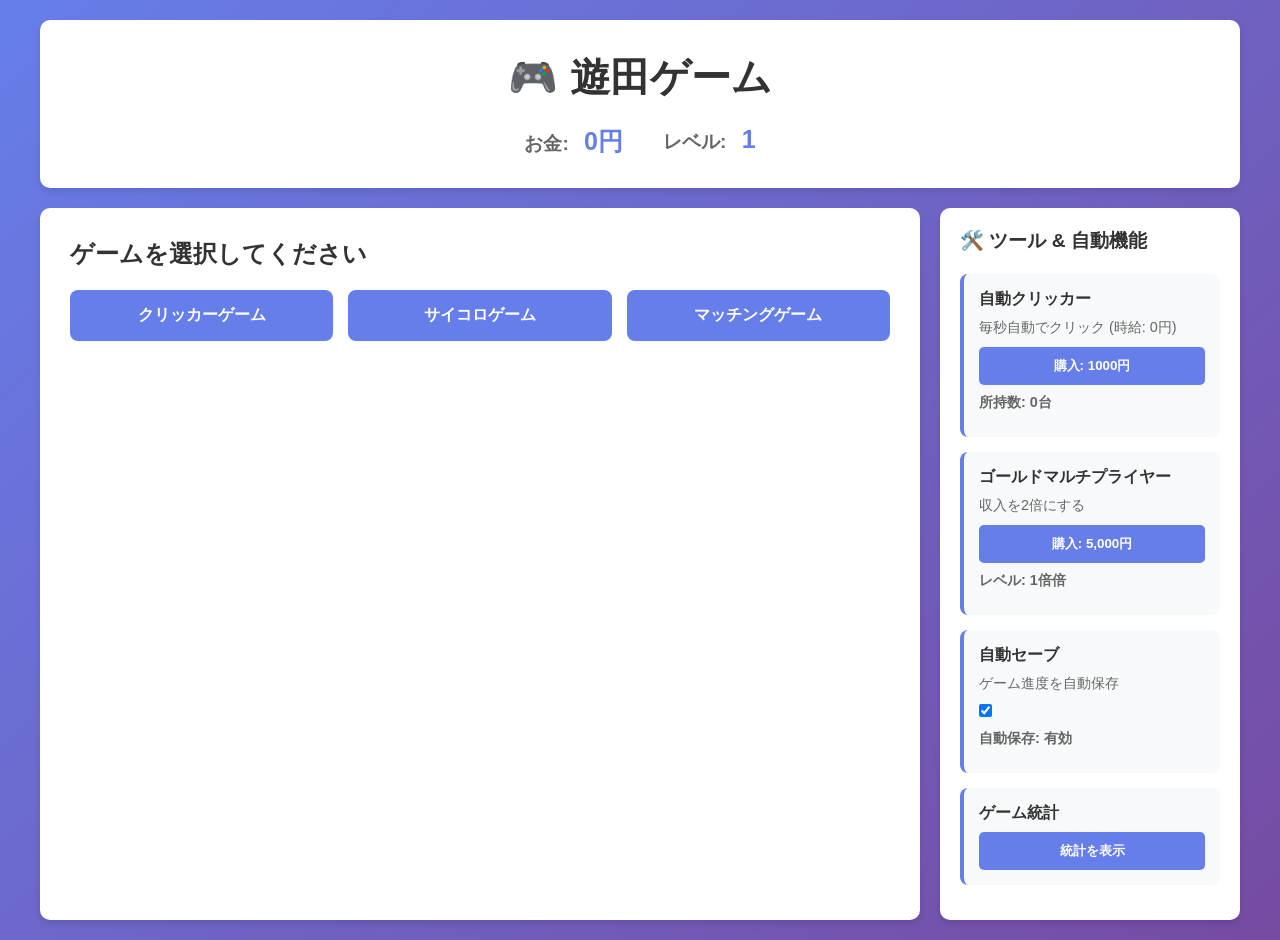
==== index.html @ dea885cd "Add complete joke generator and game files" ====
<!DOCTYPE html>
<html lang="ja">
<head>
    <meta charset="UTF-8">
    <meta name="viewport" content="width=device-width, initial-scale=1.0">
    <title>遊田ゲーム - お金で遊べるゲーム</title>
    <link rel="stylesheet" href="styles.css">
</head>
<body>
    <div class="container">
        <header>
            <h1>🎮 遊田ゲーム</h1>
            <div class="info-bar">
                <div class="currency-display">
                    <span class="label">お金:</span>
                    <span id="money" class="value">0円</span>
                </div>
                <div class="level-display">
                    <span class="label">レベル:</span>
                    <span id="level" class="value">1</span>
                </div>
            </div>
        </header>

        <div class="game-section">
            <!-- ゲームエリア -->
            <section id="gameArea" class="game-area">
                <h2>ゲームを選択してください</h2>
                <div class="game-select">
                    <button class="game-btn" onclick="selectGame('clicker')">クリッカーゲーム</button>
                    <button class="game-btn" onclick="selectGame('dice')">サイコロゲーム</button>
                    <button class="game-btn" onclick="selectGame('matching')">マッチングゲーム</button>
                </div>
            </section>

            <!-- クリッカーゲーム -->
            <section id="clickerGame" class="game-panel hidden">
                <h2>クリッカーゲーム</h2>
                <p>ボタンをクリックしてお金を稼ぐ！</p>
                <button id="clickerButton" class="big-btn" onclick="clickerClick()">クリック! (+10円)</button>
                <p>クリック数: <span id="clickCount">0</span></p>
                <button onclick="backToMenu()" class="back-btn">戻る</button>
            </section>

            <!-- サイコロゲーム -->
            <section id="diceGame" class="game-panel hidden">
                <h2>サイコロゲーム</h2>
                <p>お金を賭けてサイコロを振る！</p>
                <div class="dice-controls">
                    <input type="number" id="diceBet" min="10" max="1000" value="100" placeholder="賭け金を入力">
                    <button onclick="rollDice()" class="action-btn">サイコロを振る</button>
                </div>
                <div id="diceResult"></div>
                <button onclick="backToMenu()" class="back-btn">戻る</button>
            </section>

            <!-- マッチングゲーム -->
            <section id="matchingGame" class="game-panel hidden">
                <h2>マッチングゲーム</h2>
                <p>同じペアをクリックして見つける！</p>
                <div id="matchingGrid" class="matching-grid"></div>
                <button onclick="backToMenu()" class="back-btn">戻る</button>
            </section>
        </div>

        <!-- ツール・自動機能セクション -->
        <aside class="tools-section">
            <h3>🛠️ ツール & 自動機能</h3>
            
            <div class="tool-card">
                <h4>自動クリッカー</h4>
                <p>毎秒自動でクリック (時給: <span id="autoClickerRate">0円</span>)</p>
                <button onclick="buyAutoClicker()" class="tool-btn">
                    購入: <span id="autoClickerCost">1000</span>円
                </button>
                <p class="tool-status">所持数: <span id="autoClickerCount">0</span>台</p>
            </div>

            <div class="tool-card">
                <h4>ゴールドマルチプライヤー</h4>
                <p>収入を2倍にする</p>
                <button onclick="buyMultiplier()" class="tool-btn">
                    購入: <span id="multiplierCost">5000</span>円
                </button>
                <p class="tool-status">レベル: <span id="multiplierLevel">1</span>倍</p>
            </div>

            <div class="tool-card">
                <h4>自動セーブ</h4>
                <p>ゲーム進度を自動保存</p>
                <label class="toggle">
                    <input type="checkbox" id="autoSaveToggle" onchange="toggleAutoSave()" checked>
                    <span class="toggle-slider"></span>
                </label>
                <p class="tool-status">自動保存: <span id="autoSaveStatus">有効</span></p>
            </div>

            <div class="tool-card">
                <h4>ゲーム統計</h4>
                <button onclick="showStats()" class="tool-btn">統計を表示</button>
            </div>
        </aside>
    </div>

    <!-- 統計モーダル -->
    <div id="statsModal" class="modal hidden">
        <div class="modal-content">
            <span class="close" onclick="closeStats()">&times;</span>
            <h2>ゲーム統計</h2>
            <div id="statsContent"></div>
        </div>
    </div>

    <script src="js/currency.js"></script>
    <script src="js/tools.js"></script>
    <script src="js/game.js"></script>
</body>
</html>
---- styles.css ----
* {
    margin: 0;
    padding: 0;
    box-sizing: border-box;
}

body {
    font-family: 'Segoe UI', Tahoma, Geneva, Verdana, sans-serif;
    background: linear-gradient(135deg, #667eea 0%, #764ba2 100%);
    min-height: 100vh;
    padding: 20px;
}

.container {
    max-width: 1200px;
    margin: 0 auto;
    display: grid;
    grid-template-columns: 1fr 300px;
    gap: 20px;
}

header {
    grid-column: 1 / -1;
    background: white;
    padding: 30px;
    border-radius: 10px;
    box-shadow: 0 4px 6px rgba(0, 0, 0, 0.1);
    text-align: center;
}

header h1 {
    font-size: 2.5em;
    margin-bottom: 20px;
    color: #333;
}

.info-bar {
    display: flex;
    justify-content: center;
    gap: 40px;
}

.currency-display, .level-display {
    font-size: 1.2em;
    font-weight: bold;
}

.label {
    color: #666;
}

.value {
    color: #667eea;
    font-size: 1.3em;
    margin-left: 10px;
}

.game-section {
    background: white;
    padding: 30px;
    border-radius: 10px;
    box-shadow: 0 4px 6px rgba(0, 0, 0, 0.1);
}

.game-section h2 {
    margin-bottom: 20px;
    color: #333;
}

.game-select {
    display: grid;
    grid-template-columns: repeat(3, 1fr);
    gap: 15px;
}

.game-btn {
    padding: 15px;
    background: #667eea;
    color: white;
    border: none;
    border-radius: 8px;
    cursor: pointer;
    font-size: 1em;
    font-weight: bold;
    transition: all 0.3s ease;
}

.game-btn:hover {
    background: #764ba2;
    transform: translateY(-2px);
    box-shadow: 0 4px 8px rgba(0, 0, 0, 0.2);
}

.game-panel {
    display: none;
    text-align: center;
}

.game-panel.hidden {
    display: none;
}

.game-panel:not(.hidden) {
    display: block;
}

.big-btn {
    padding: 30px 50px;
    font-size: 1.5em;
    background: linear-gradient(135deg, #667eea 0%, #764ba2 100%);
    color: white;
    border: none;
    border-radius: 10px;
    cursor: pointer;
    font-weight: bold;
    margin: 20px 0;
    transition: all 0.3s ease;
}

.big-btn:hover {
    transform: scale(1.05);
    box-shadow: 0 6px 12px rgba(0, 0, 0, 0.2);
}

.back-btn {
    padding: 10px 20px;
    background: #999;
    color: white;
    border: none;
    border-radius: 5px;
    cursor: pointer;
    margin-top: 20px;
}

.back-btn:hover {
    background: #777;
}

.tools-section {
    background: white;
    padding: 20px;
    border-radius: 10px;
    box-shadow: 0 4px 6px rgba(0, 0, 0, 0.1);
    height: fit-content;
    position: sticky;
    top: 20px;
}

.tools-section h3 {
    margin-bottom: 20px;
    color: #333;
    font-size: 1.2em;
}

.tool-card {
    background: #f8f9fa;
    padding: 15px;
    margin-bottom: 15px;
    border-radius: 8px;
    border-left: 4px solid #667eea;
}

.tool-card h4 {
    color: #333;
    margin-bottom: 8px;
}

.tool-card p {
    font-size: 0.9em;
    color: #666;
    margin-bottom: 10px;
}

.tool-btn {
    width: 100%;
    padding: 10px;
    background: #667eea;
    color: white;
    border: none;
    border-radius: 5px;
    cursor: pointer;
    font-weight: bold;
}

.tool-btn:hover {
    background: #764ba2;
}

.tool-status {
    margin-top: 8px;
    font-size: 0.85em;
    color: #667eea;
    font-weight: bold;
}

.modal {
    display: none;
    position: fixed;
    z-index: 1000;
    left: 0;
    top: 0;
    width: 100%;
    height: 100%;
    background: rgba(0, 0, 0, 0.5);
}

.modal:not(.hidden) {
    display: flex;
    align-items: center;
    justify-content: center;
}

.modal-content {
    background: white;
    padding: 30px;
    border-radius: 10px;
    max-width: 500px;
}

@media (max-width: 768px) {
    .container {
        grid-template-columns: 1fr;
    }
    .game-select {
        grid-template-columns: 1fr;
    }
}
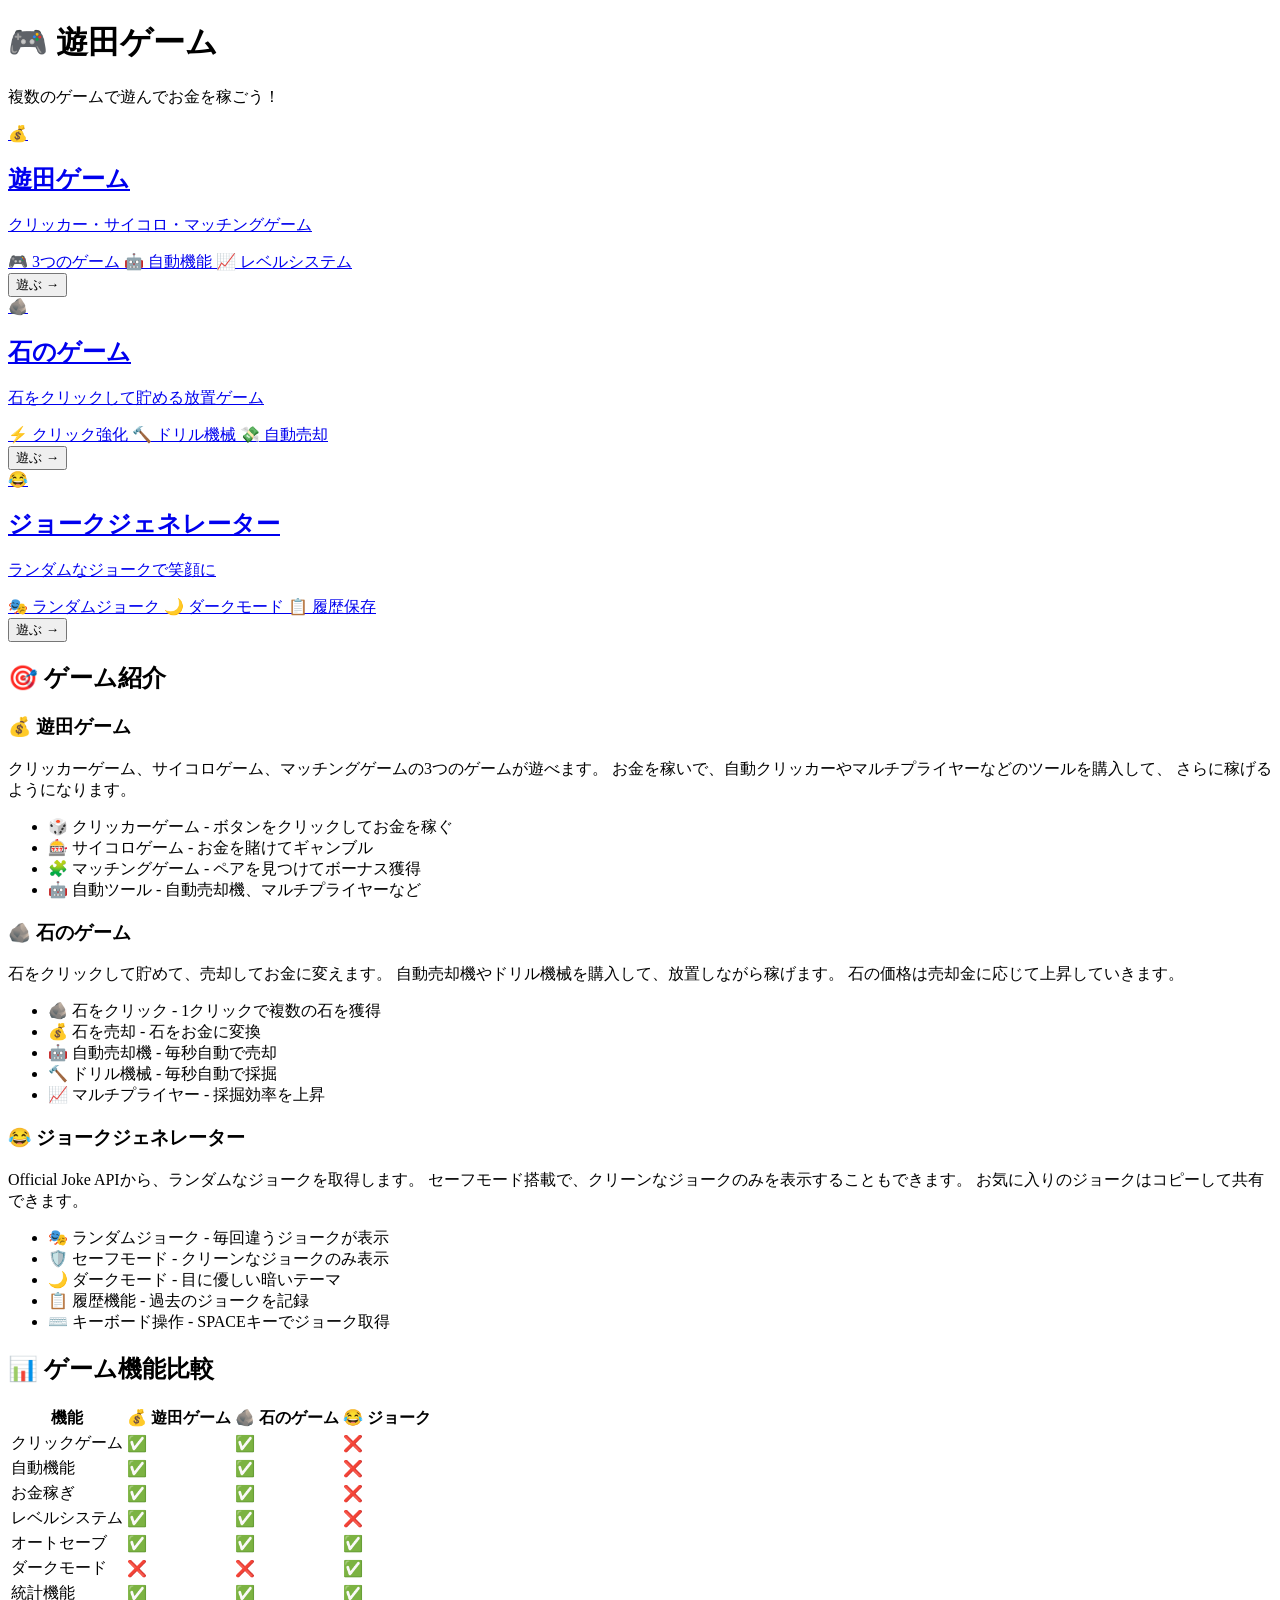
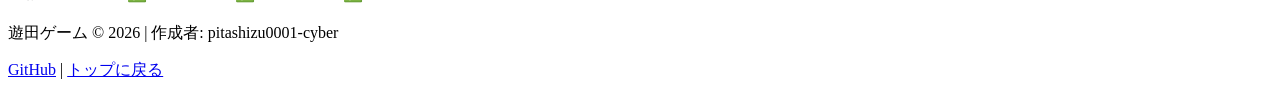
==== commit a82c833e: "メインページ(index.html)を新しいフォルダ構造に対応" ====
--- a/index.html
+++ b/index.html
@@ -3,116 +3,202 @@
 <head>
     <meta charset="UTF-8">
     <meta name="viewport" content="width=device-width, initial-scale=1.0">
-    <title>遊田ゲーム - お金で遊べるゲーム</title>
-    <link rel="stylesheet" href="styles.css">
+    <title>遊田ゲーム - ゲーム総合サイト</title>
+    <link rel="stylesheet" href="menu-styles.css">
 </head>
 <body>
     <div class="container">
         <header>
             <h1>🎮 遊田ゲーム</h1>
-            <div class="info-bar">
-                <div class="currency-display">
-                    <span class="label">お金:</span>
-                    <span id="money" class="value">0円</span>
-                </div>
-                <div class="level-display">
-                    <span class="label">レベル:</span>
-                    <span id="level" class="value">1</span>
+            <p class="subtitle">複数のゲームで遊んでお金を稼ごう！</p>
+        </header>
+
+        <main class="games-grid">
+            <!-- ゲーム1: メインゲーム -->
+            <a href="games/main/index.html" class="game-card">
+                <div class="card-header">
+                    <span class="game-icon">💰</span>
+                </div>
+                <div class="card-body">
+                    <h2>遊田ゲーム</h2>
+                    <p>クリッカー・サイコロ・マッチングゲーム</p>
+                    <div class="features">
+                        <span class="feature">🎮 3つのゲーム</span>
+                        <span class="feature">🤖 自動機能</span>
+                        <span class="feature">📈 レベルシステム</span>
+                    </div>
+                </div>
+                <div class="card-footer">
+                    <button class="btn">遊ぶ →</button>
+                </div>
+            </a>
+
+            <!-- ゲーム2: 石のゲーム -->
+            <a href="games/rock/index.html" class="game-card">
+                <div class="card-header">
+                    <span class="game-icon">🪨</span>
+                </div>
+                <div class="card-body">
+                    <h2>石のゲーム</h2>
+                    <p>石をクリックして貯める放置ゲーム</p>
+                    <div class="features">
+                        <span class="feature">⚡ クリック強化</span>
+                        <span class="feature">🔨 ドリル機械</span>
+                        <span class="feature">💸 自動売却</span>
+                    </div>
+                </div>
+                <div class="card-footer">
+                    <button class="btn">遊ぶ →</button>
+                </div>
+            </a>
+
+            <!-- ゲーム3: ジョークジェネレーター -->
+            <a href="games/joke/index.html" class="game-card">
+                <div class="card-header">
+                    <span class="game-icon">😂</span>
+                </div>
+                <div class="card-body">
+                    <h2>ジョークジェネレーター</h2>
+                    <p>ランダムなジョークで笑顔に</p>
+                    <div class="features">
+                        <span class="feature">🎭 ランダムジョーク</span>
+                        <span class="feature">🌙 ダークモード</span>
+                        <span class="feature">📋 履歴保存</span>
+                    </div>
+                </div>
+                <div class="card-footer">
+                    <button class="btn">遊ぶ →</button>
+                </div>
+            </a>
+        </main>
+
+        <!-- 説明セクション -->
+        <section class="info-section">
+            <h2>🎯 ゲーム紹介</h2>
+            
+            <div class="info-grid">
+                <div class="info-card">
+                    <h3>💰 遊田ゲーム</h3>
+                    <p>
+                        クリッカーゲーム、サイコロゲーム、マッチングゲームの3つのゲームが遊べます。
+                        お金を稼いで、自動クリッカーやマルチプライヤーなどのツールを購入して、
+                        さらに稼げるようになります。
+                    </p>
+                    <ul>
+                        <li>🎲 クリッカーゲーム - ボタンをクリックしてお金を稼ぐ</li>
+                        <li>🎰 サイコロゲーム - お金を賭けてギャンブル</li>
+                        <li>🧩 マッチングゲーム - ペアを見つけてボーナス獲得</li>
+                        <li>🤖 自動ツール - 自動売却機、マルチプライヤーなど</li>
+                    </ul>
+                </div>
+
+                <div class="info-card">
+                    <h3>🪨 石のゲーム</h3>
+                    <p>
+                        石をクリックして貯めて、売却してお金に変えます。
+                        自動売却機やドリル機械を購入して、放置しながら稼げます。
+                        石の価格は売却金に応じて上昇していきます。
+                    </p>
+                    <ul>
+                        <li>🪨 石をクリック - 1クリックで複数の石を獲得</li>
+                        <li>💰 石を売却 - 石をお金に変換</li>
+                        <li>🤖 自動売却機 - 毎秒自動で売却</li>
+                        <li>🔨 ドリル機械 - 毎秒自動で採掘</li>
+                        <li>📈 マルチプライヤー - 採掘効率を上昇</li>
+                    </ul>
+                </div>
+
+                <div class="info-card">
+                    <h3>😂 ジョークジェネレーター</h3>
+                    <p>
+                        Official Joke APIから、ランダムなジョークを取得します。
+                        セーフモード搭載で、クリーンなジョークのみを表示することもできます。
+                        お気に入りのジョークはコピーして共有できます。
+                    </p>
+                    <ul>
+                        <li>🎭 ランダムジョーク - 毎回違うジョークが表示</li>
+                        <li>🛡️ セーフモード - クリーンなジョークのみ表示</li>
+                        <li>🌙 ダークモード - 目に優しい暗いテーマ</li>
+                        <li>📋 履歴機能 - 過去のジョークを記録</li>
+                        <li>⌨️ キーボード操作 - SPACEキーでジョーク取得</li>
+                    </ul>
                 </div>
             </div>
-        </header>
-
-        <div class="game-section">
-            <!-- ゲームエリア -->
-            <section id="gameArea" class="game-area">
-                <h2>ゲームを選択してください</h2>
-                <div class="game-select">
-                    <button class="game-btn" onclick="selectGame('clicker')">クリッカーゲーム</button>
-                    <button class="game-btn" onclick="selectGame('dice')">サイコロゲーム</button>
-                    <button class="game-btn" onclick="selectGame('matching')">マッチングゲーム</button>
-                </div>
-            </section>
-
-            <!-- クリッカーゲーム -->
-            <section id="clickerGame" class="game-panel hidden">
-                <h2>クリッカーゲーム</h2>
-                <p>ボタンをクリックしてお金を稼ぐ！</p>
-                <button id="clickerButton" class="big-btn" onclick="clickerClick()">クリック! (+10円)</button>
-                <p>クリック数: <span id="clickCount">0</span></p>
-                <button onclick="backToMenu()" class="back-btn">戻る</button>
-            </section>
-
-            <!-- サイコロゲーム -->
-            <section id="diceGame" class="game-panel hidden">
-                <h2>サイコロゲーム</h2>
-                <p>お金を賭けてサイコロを振る！</p>
-                <div class="dice-controls">
-                    <input type="number" id="diceBet" min="10" max="1000" value="100" placeholder="賭け金を入力">
-                    <button onclick="rollDice()" class="action-btn">サイコロを振る</button>
-                </div>
-                <div id="diceResult"></div>
-                <button onclick="backToMenu()" class="back-btn">戻る</button>
-            </section>
-
-            <!-- マッチングゲーム -->
-            <section id="matchingGame" class="game-panel hidden">
-                <h2>マッチングゲーム</h2>
-                <p>同じペアをクリックして見つける！</p>
-                <div id="matchingGrid" class="matching-grid"></div>
-                <button onclick="backToMenu()" class="back-btn">戻る</button>
-            </section>
-        </div>
-
-        <!-- ツール・自動機能セクション -->
-        <aside class="tools-section">
-            <h3>🛠️ ツール & 自動機能</h3>
-            
-            <div class="tool-card">
-                <h4>自動クリッカー</h4>
-                <p>毎秒自動でクリック (時給: <span id="autoClickerRate">0円</span>)</p>
-                <button onclick="buyAutoClicker()" class="tool-btn">
-                    購入: <span id="autoClickerCost">1000</span>円
-                </button>
-                <p class="tool-status">所持数: <span id="autoClickerCount">0</span>台</p>
-            </div>
-
-            <div class="tool-card">
-                <h4>ゴールドマルチプライヤー</h4>
-                <p>収入を2倍にする</p>
-                <button onclick="buyMultiplier()" class="tool-btn">
-                    購入: <span id="multiplierCost">5000</span>円
-                </button>
-                <p class="tool-status">レベル: <span id="multiplierLevel">1</span>倍</p>
-            </div>
-
-            <div class="tool-card">
-                <h4>自動セーブ</h4>
-                <p>ゲーム進度を自動保存</p>
-                <label class="toggle">
-                    <input type="checkbox" id="autoSaveToggle" onchange="toggleAutoSave()" checked>
-                    <span class="toggle-slider"></span>
-                </label>
-                <p class="tool-status">自動保存: <span id="autoSaveStatus">有効</span></p>
-            </div>
-
-            <div class="tool-card">
-                <h4>ゲーム統計</h4>
-                <button onclick="showStats()" class="tool-btn">統計を表示</button>
-            </div>
-        </aside>
+        </section>
+
+        <!-- 機能比較 -->
+        <section class="comparison-section">
+            <h2>📊 ゲーム機能比較</h2>
+            <table class="comparison-table">
+                <thead>
+                    <tr>
+                        <th>機能</th>
+                        <th>💰 遊田ゲーム</th>
+                        <th>🪨 石のゲーム</th>
+                        <th>😂 ジョーク</th>
+                    </tr>
+                </thead>
+                <tbody>
+                    <tr>
+                        <td>クリックゲーム</td>
+                        <td>✅</td>
+                        <td>✅</td>
+                        <td>❌</td>
+                    </tr>
+                    <tr>
+                        <td>自動機能</td>
+                        <td>✅</td>
+                        <td>✅</td>
+                        <td>❌</td>
+                    </tr>
+                    <tr>
+                        <td>お金稼ぎ</td>
+                        <td>✅</td>
+                        <td>✅</td>
+                        <td>❌</td>
+                    </tr>
+                    <tr>
+                        <td>レベルシステム</td>
+                        <td>✅</td>
+                        <td>✅</td>
+                        <td>❌</td>
+                    </tr>
+                    <tr>
+                        <td>オートセーブ</td>
+                        <td>✅</td>
+                        <td>✅</td>
+                        <td>✅</td>
+                    </tr>
+                    <tr>
+                        <td>ダークモード</td>
+                        <td>❌</td>
+                        <td>❌</td>
+                        <td>✅</td>
+                    </tr>
+                    <tr>
+                        <td>統計機能</td>
+                        <td>✅</td>
+                        <td>✅</td>
+                        <td>✅</td>
+                    </tr>
+                </tbody>
+            </table>
+        </section>
+
+        <!-- フッター -->
+        <footer>
+            <p>遊田ゲーム © 2026 | 作成者: pitashizu0001-cyber</p>
+            <p class="footer-links">
+                <a href="https://github.com/pitashizu0001-cyber/YudaiGames" target="_blank">GitHub</a> |
+                <a href="#" onclick="scrollToTop()">トップに戻る</a>
+            </p>
+        </footer>
     </div>
 
-    <!-- 統計モーダル -->
-    <div id="statsModal" class="modal hidden">
-        <div class="modal-content">
-            <span class="close" onclick="closeStats()">&times;</span>
-            <h2>ゲーム統計</h2>
-            <div id="statsContent"></div>
-        </div>
-    </div>
-
-    <script src="js/currency.js"></script>
-    <script src="js/tools.js"></script>
-    <script src="js/game.js"></script>
+    <script>
+        function scrollToTop() {
+            window.scrollTo({ top: 0, behavior: 'smooth' });
+        }
+    </script>
 </body>
-</html>+</html>
--- a/menu-styles.css
+++ b/menu-styles.css
@@ -0,0 +1 @@
+* {\n    margin: 0;\n    padding: 0;\n    box-sizing: border-box;\n}\n\nbody {\n    font-family: 'Segoe UI', Tahoma, Geneva, Verdana, sans-serif;\n    background: linear-gradient(135deg, #667eea 0%, #764ba2 100%);\n    min-height: 100vh;\n    padding: 40px 20px;\n}\n\n.container {\n    max-width: 1200px;\n    margin: 0 auto;\n}\n\n/* ヘッダー */\nheader {\n    text-align: center;\n    color: white;\n    margin-bottom: 60px;\n    animation: slideDown 0.8s ease;\n}\n\nheader h1 {\n    font-size: 3.5em;\n    margin-bottom: 15px;\n    text-shadow: 3px 3px 6px rgba(0, 0, 0, 0.3);\n    letter-spacing: 2px;\n}\n\n.subtitle {\n    font-size: 1.3em;\n    opacity: 0.95;\n    font-weight: 300;\n}\n\n@keyframes slideDown {\n    from {\n        opacity: 0;\n        transform: translateY(-40px);\n    }\n    to {\n        opacity: 1;\n        transform: translateY(0);\n    }\n}\n\n/* ゲームグリッド */\n.games-grid {\n    display: grid;\n    grid-template-columns: repeat(auto-fit, minmax(300px, 1fr));\n    gap: 30px;\n    margin-bottom: 60px;\n}\n\n.game-card {\n    text-decoration: none;\n    color: inherit;\n    background: white;\n    border-radius: 15px;\n    overflow: hidden;\n    box-shadow: 0 10px 40px rgba(0, 0, 0, 0.2);\n    transition: all 0.3s ease;\n    display: flex;\n    flex-direction: column;\n    cursor: pointer;\n    animation: fadeInUp 0.6s ease forwards;\n}\n\n.game-card:nth-child(1) { animation-delay: 0.1s; }\n.game-card:nth-child(2) { animation-delay: 0.2s; }\n.game-card:nth-child(3) { animation-delay: 0.3s; }\n\n@keyframes fadeInUp {\n    from {\n        opacity: 0;\n        transform: translateY(30px);\n    }\n    to {\n        opacity: 1;\n        transform: translateY(0);\n    }\n}\n\n.game-card:hover {\n    transform: translateY(-10px);\n    box-shadow: 0 20px 50px rgba(0, 0, 0, 0.3);\n}\n\n.card-header {\n    background: linear-gradient(135deg, #667eea 0%, #764ba2 100%);\n    padding: 40px 20px;\n    text-align: center;\n    display: flex;\n    justify-content: center;\n    align-items: center;\n}\n\n.game-icon {\n    font-size: 4em;\n    display: block;\n}\n\n.card-body {\n    padding: 25px;\n    flex: 1;\n}\n\n.card-body h2 {\n    font-size: 1.5em;\n    margin-bottom: 12px;\n    color: #333;\n}\n\n.card-body > p {\n    color: #666;\n    margin-bottom: 18px;\n    line-height: 1.6;\n    font-size: 0.95em;\n}\n\n.features {\n    display: flex;\n    flex-direction: column;\n    gap: 8px;\n}\n\n.feature {\n    background: #f5f5f5;\n    padding: 8px 12px;\n    border-radius: 6px;\n    font-size: 0.9em;\n    color: #555;\n    border-left: 3px solid #667eea;\n}\n\n.card-footer {\n    padding: 20px 25px;\n    border-top: 1px solid #e0e0e0;\n    text-align: center;\n}\n\n.btn {\n    padding: 12px 30px;\n    background: linear-gradient(135deg, #667eea 0%, #764ba2 100%);\n    color: white;\n    border: none;\n    border-radius: 8px;\n    font-weight: bold;\n    cursor: pointer;\n    font-size: 1em;\n    transition: all 0.3s ease;\n}\n\n.btn:hover {\n    transform: scale(1.05);\n    box-shadow: 0 5px 20px rgba(102, 126, 234, 0.4);\n}\n\n/* 説明セクション */\n.info-section {\n    background: white;\n    padding: 50px;\n    border-radius: 15px;\n    box-shadow: 0 10px 40px rgba(0, 0, 0, 0.2);\n    margin-bottom: 40px;\n}\n\n.info-section h2 {\n    font-size: 2em;\n    color: #333;\n    margin-bottom: 40px;\n    text-align: center;\n    border-bottom: 3px solid #667eea;\n    padding-bottom: 15px;\n}\n\n.info-grid {\n    display: grid;\n    grid-template-columns: repeat(auto-fit, minmax(300px, 1fr));\n    gap: 30px;\n}\n\n.info-card {\n    padding: 25px;\n    background: #f9f9f9;\n    border-radius: 10px;\n    border-left: 5px solid #667eea;\n}\n\n.info-card h3 {\n    font-size: 1.3em;\n    color: #333;\n    margin-bottom: 12px;\n}\n\n.info-card p {\n    color: #666;\n    margin-bottom: 15px;\n    line-height: 1.6;\n}\n\n.info-card ul {\n    list-style: none;\n    padding-left: 0;\n}\n\n.info-card li {\n    padding: 8px 0;\n    color: #555;\n    padding-left: 25px;\n    position: relative;\n}\n\n.info-card li:before {\n    content: '✓';\n    position: absolute;\n    left: 0;\n    color: #667eea;\n    font-weight: bold;\n}\n\n/* 比較テーブル */\n.comparison-section {\n    background: white;\n    padding: 50px;\n    border-radius: 15px;\n    box-shadow: 0 10px 40px rgba(0, 0, 0, 0.2);\n    margin-bottom: 40px;\n}\n\n.comparison-section h2 {\n    font-size: 2em;\n    color: #333;\n    margin-bottom: 30px;\n    text-align: center;\n    border-bottom: 3px solid #667eea;\n    padding-bottom: 15px;\n}\n\n.comparison-table {\n    width: 100%;\n    border-collapse: collapse;\n}\n\n.comparison-table th {\n    background: linear-gradient(135deg, #667eea 0%, #764ba2 100%);\n    color: white;\n    padding: 15px;\n    text-align: left;\n    font-weight: bold;\n}\n\n.comparison-table td {\n    padding: 15px;\n    border-bottom: 1px solid #e0e0e0;\n    color: #333;\n}\n\n.comparison-table tbody tr:hover {\n    background: #f9f9f9;\n}\n\n.comparison-table tbody tr:nth-child(even) {\n    background: #f5f5f5;\n}\n\n/* フッター */\nfooter {\n    text-align: center;\n    color: white;\n    padding: 30px 20px;\n    background: rgba(0, 0, 0, 0.2);\n    border-radius: 10px;\n    margin-top: 40px;\n}\n\nfooter p {\n    margin: 8px 0;\n}\n\n.footer-links a {\n    color: #fff;\n    text-decoration: none;\n    margin: 0 10px;\n    transition: opacity 0.3s ease;\n}\n\n.footer-links a:hover {\n    opacity: 0.8;\n    text-decoration: underline;\n}\n\n/* レスポンシブ */\n@media (max-width: 768px) {\n    header h1 {\n        font-size: 2.2em;\n    }\n\n    .subtitle {\n        font-size: 1.1em;\n    }\n\n    .games-grid {\n        grid-template-columns: 1fr;\n        gap: 20px;\n    }\n\n    .info-section,\n    .comparison-section {\n        padding: 30px 20px;\n    }\n\n    .info-section h2,\n    .comparison-section h2 {\n        font-size: 1.5em;\n    }\n\n    .info-grid {\n        grid-template-columns: 1fr;\n        gap: 20px;\n    }\n\n    .comparison-table {\n        font-size: 0.9em;\n    }\n\n    .comparison-table th,\n    .comparison-table td {\n        padding: 10px;\n    }\n}\n\n@media (max-width: 480px) {\n    header h1 {\n        font-size: 1.8em;\n    }\n\n    .game-icon {\n        font-size: 3em;\n    }\n}\n
